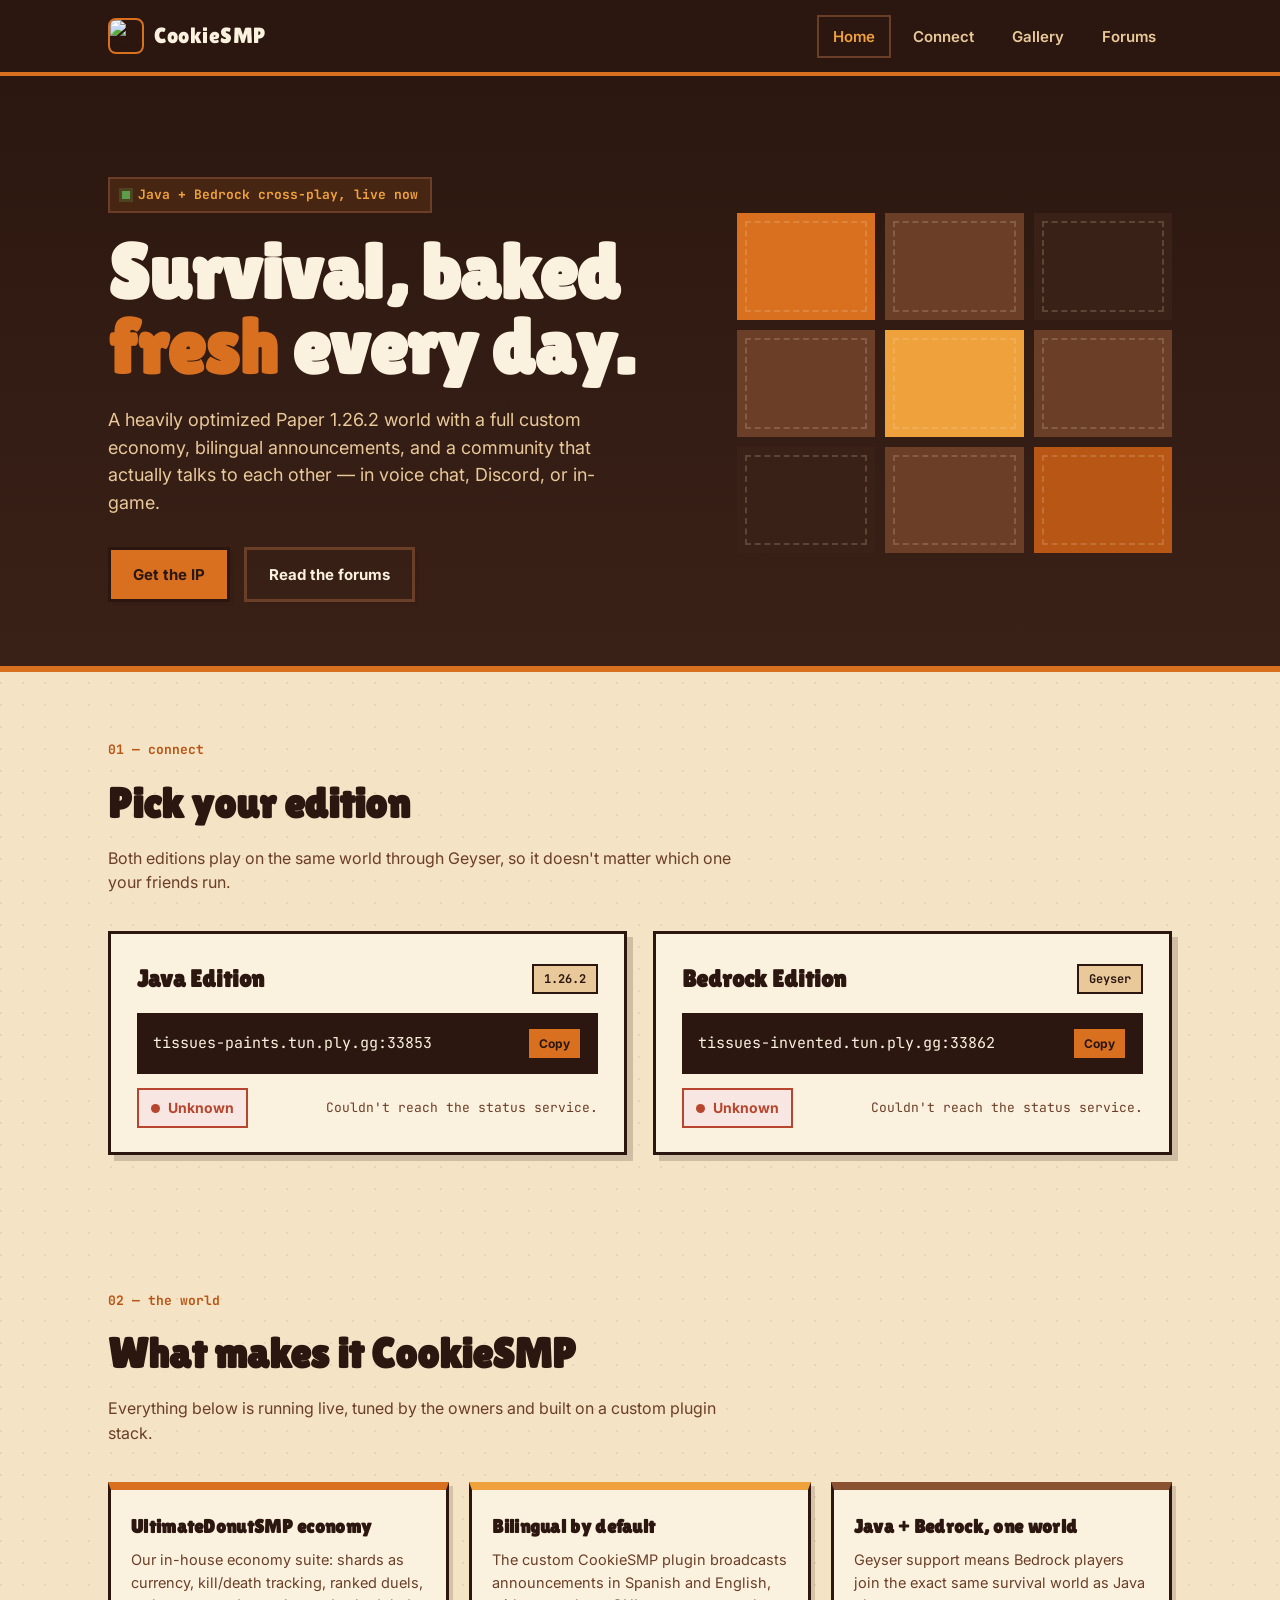
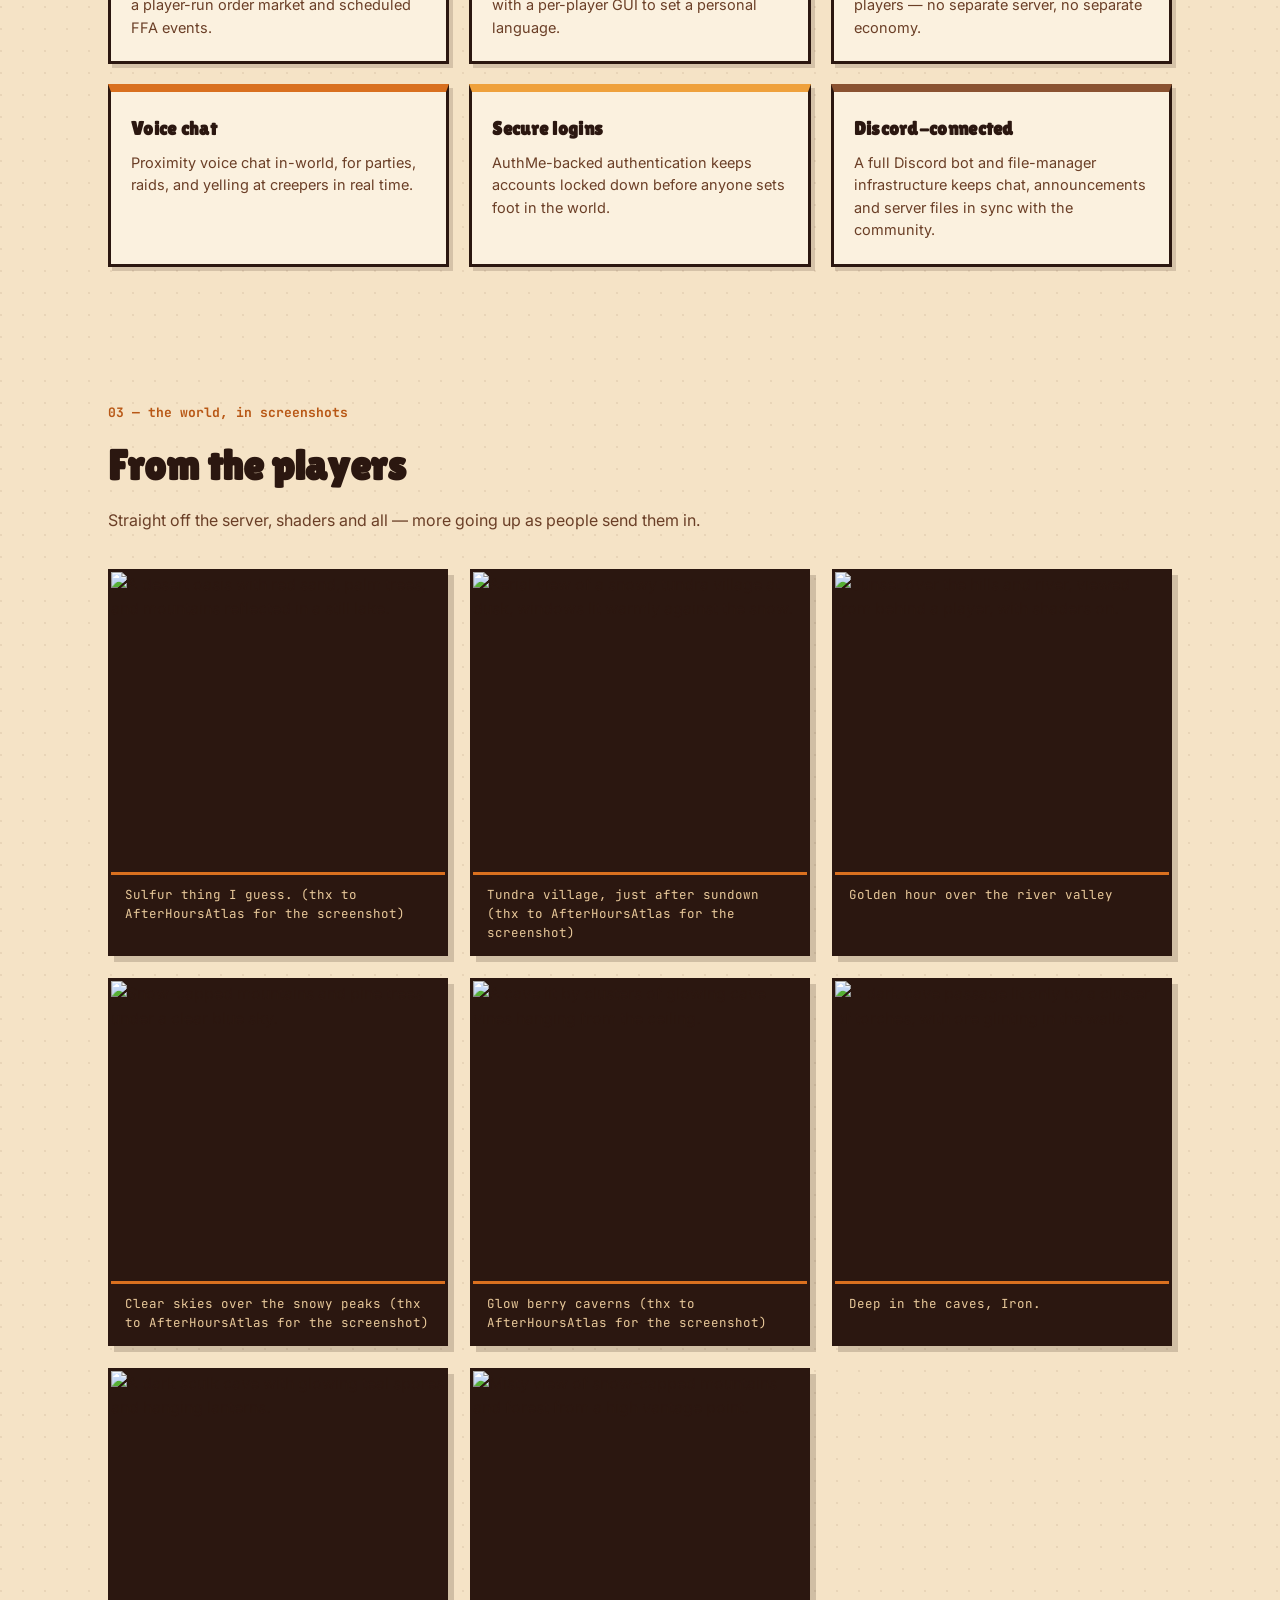
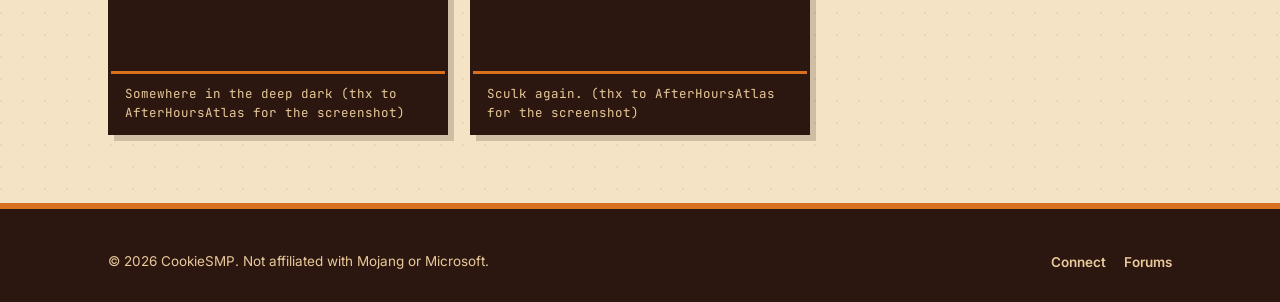
==== index.html @ 3f8ba1ee "Add files via upload" ====
<!doctype html>
<html lang="en">
<head>
<meta charset="UTF-8">
<meta name="viewport" content="width=device-width, initial-scale=1.0">
<title>CookieSMP — Minecraft survival, baked fresh</title>
<meta name="description" content="CookieSMP is a heavily optimized Paper 1.26.2 survival server with a custom economy, bilingual support, Bedrock cross-play, voice chat and more.">
<link rel="icon" type="image/svg+xml" href="assets/favicon.svg">
<link rel="icon" type="image/x-icon" href="assets/favicon.ico">
<link rel="icon" type="image/png" sizes="32x32" href="assets/favicon-32.png">
<link rel="icon" type="image/png" sizes="16x16" href="assets/favicon-16.png">
<link rel="apple-touch-icon" sizes="180x180" href="assets/favicon-180.png">
<link rel="stylesheet" href="style.css">
</head>
<body>

<nav class="nav">
  <div class="wrap">
    <a class="nav-brand" href="index.html">
      <img class="mark" src="assets/favicon.svg" alt="CookieSMP server icon">
      <span>CookieSMP</span>
    </a>
    <ul class="nav-links">
      <li><a href="index.html" class="active">Home</a></li>
      <li><a href="index.html#connect">Connect</a></li>
      <li><a href="index.html#gallery">Gallery</a></li>
      <li><a href="forums.html">Forums</a></li>
    </ul>
  </div>
</nav>

<header class="hero">
  <div class="hero-crumbs" aria-hidden="true"></div>
  <div class="wrap">
    <div>
      <p class="hero-eyebrow"><span class="dot"></span> Java + Bedrock cross-play, live now</p>
      <h1>Survival, baked <span class="hi">fresh</span> every day.</h1>
      <p class="lede">A heavily optimized Paper 1.26.2 world with a full custom economy, bilingual announcements, and a community that actually talks to each other &mdash; in voice chat, Discord, or in-game.</p>
      <div class="hero-ctas">
        <a class="btn btn-primary" href="#connect">Get the IP</a>
        <a class="btn btn-ghost" href="forums.html">Read the forums</a>
      </div>
    </div>
    <div class="hero-art" aria-hidden="true">
      <div class="tile-grid">
        <div class="tile"></div><div class="tile"></div><div class="tile"></div>
        <div class="tile"></div><div class="tile"></div><div class="tile"></div>
        <div class="tile"></div><div class="tile"></div><div class="tile"></div>
      </div>
    </div>
  </div>
</header>

<section class="section" id="connect">
  <div class="wrap">
    <div class="section-head">
      <p class="section-tag">01 &mdash; connect</p>
      <h2>Pick your edition</h2>
      <p class="desc">Both editions play on the same world through Geyser, so it doesn't matter which one your friends run.</p>
    </div>

    <div class="connect-grid" id="status">
      <div class="connect-card">
        <div class="edition">
          <h3>Java Edition</h3>
          <span class="edition-badge">1.26.2</span>
        </div>
        <div class="ip-row">
          <code>tissues-paints.tun.ply.gg:33853</code>
          <button class="copy-btn" data-copy="tissues-paints.tun.ply.gg:33853">Copy</button>
        </div>
        <div class="status-row">
          <span class="status-pill is-loading" data-status-pill="java"><span class="dot"></span> Checking&hellip;</span>
          <span class="status-meta" data-status-meta="java"></span>
        </div>
      </div>

      <div class="connect-card">
        <div class="edition">
          <h3>Bedrock Edition</h3>
          <span class="edition-badge">Geyser</span>
        </div>
        <div class="ip-row">
          <code>tissues-invented.tun.ply.gg:33862</code>
          <button class="copy-btn" data-copy="tissues-invented.tun.ply.gg:33862">Copy</button>
        </div>
        <div class="status-row">
          <span class="status-pill is-loading" data-status-pill="bedrock"><span class="dot"></span> Checking&hellip;</span>
          <span class="status-meta" data-status-meta="bedrock"></span>
        </div>
      </div>
    </div>
  </div>
</section>

<section class="section">
  <div class="wrap">
    <div class="section-head">
      <p class="section-tag">02 &mdash; the world</p>
      <h2>What makes it CookieSMP</h2>
      <p class="desc">Everything below is running live, tuned by the owners and built on a custom plugin stack.</p>
    </div>

    <div class="feature-grid">
      <div class="feature-card">
        <h4>UltimateDonutSMP economy</h4>
        <p>Our in-house economy suite: shards as currency, kill/death tracking, ranked duels, a player-run order market and scheduled FFA events.</p>
      </div>
      <div class="feature-card">
        <h4>Bilingual by default</h4>
        <p>The custom CookieSMP plugin broadcasts announcements in Spanish and English, with a per-player GUI to set a personal language.</p>
      </div>
      <div class="feature-card">
        <h4>Java + Bedrock, one world</h4>
        <p>Geyser support means Bedrock players join the exact same survival world as Java players &mdash; no separate server, no separate economy.</p>
      </div>
      <div class="feature-card">
        <h4>Voice chat</h4>
        <p>Proximity voice chat in-world, for parties, raids, and yelling at creepers in real time.</p>
      </div>
      <div class="feature-card">
        <h4>Secure logins</h4>
        <p>AuthMe-backed authentication keeps accounts locked down before anyone sets foot in the world.</p>
      </div>
      <div class="feature-card">
        <h4>Discord-connected</h4>
        <p>A full Discord bot and file-manager infrastructure keeps chat, announcements and server files in sync with the community.</p>
      </div>
    </div>
  </div>
</section>

<section class="section" id="gallery">
  <div class="wrap">
    <div class="section-head">
      <p class="section-tag">03 &mdash; the world, in screenshots</p>
      <h2>From the players</h2>
      <p class="desc">Straight off the server, shaders and all &mdash; more going up as people send them in.</p>
    </div>

    <div class="gallery-grid">
      <figure class="gallery-item">
        <img src="assets/gallery/sulfur_stuff.png" alt="A desert oasis with red sand, palm trees, and mountains reflected in a still lake.">
        <figcaption>Sulfur thing I guess. (thx to AfterHoursAtlas for the screenshot)</figcaption>
      </figure>
      <figure class="gallery-item">
        <img src="assets/gallery/tundra_village.png" alt="Aerial view of a snowy tundra village at dusk, windows lit warmly against the snow.">
        <figcaption>Tundra village, just after sundown (thx to AfterHoursAtlas for the screenshot)</figcaption>
      </figure>
      <figure class="gallery-item">
        <img src="assets/gallery/sunset_with_sulfur.png" alt="Sunset over the hills and river, viewed from behind a player, with shaders on.">
        <figcaption>Golden hour over the river valley</figcaption>
      </figure>
      <figure class="gallery-item">
        <img src="assets/gallery/snowy_mountains_and_trees_2.png" alt="Snow-capped mountains and pine trees under a clear blue sky.">
        <figcaption>Clear skies over the snowy peaks (thx to AfterHoursAtlas for the screenshot)</figcaption>
      </figure>
      <figure class="gallery-item">
        <img src="assets/gallery/cave_lit_by_glowing_plants.png" alt="A cave lit by clusters of glowing cave vines hanging from the ceiling.">
        <figcaption>Glow berry caverns (thx to AfterHoursAtlas for the screenshot)</figcaption>
      </figure>
      <figure class="gallery-item">
        <img src="assets/gallery/cave_with_iron.png" alt="A dark cave passage lit only by a cluster of torches, with ore glinting in the walls.">
        <figcaption>Deep in the caves, Iron.</figcaption>
      </figure>
      <figure class="gallery-item">
        <img src="assets/gallery/i_forgot_what_is_this_but_this_is_warden_related.png" alt="A dark sculk cave with glowing teal spores and hanging lanterns.">
        <figcaption>Somewhere in the deep dark (thx to AfterHoursAtlas for the screenshot)</figcaption>
      </figure>
      <figure class="gallery-item">
        <img src="assets/gallery/humid.png" alt="Misty view of snow-capped mountains and forest from a high vantage point.">
        <figcaption>Sculk again. (thx to AfterHoursAtlas for the screenshot)</figcaption>
      </figure>
    </div>
  </div>
</section>

<footer class="site-footer">
  <div class="wrap">
    <p>&copy; <span id="year"></span> CookieSMP. Not affiliated with Mojang or Microsoft.</p>
    <ul class="footer-links">
      <li><a href="index.html#connect">Connect</a></li>
      <li><a href="forums.html">Forums</a></li>
    </ul>
  </div>
</footer>

<script src="script.js"></script>
<script>document.getElementById("year").textContent = new Date().getFullYear();</script>
</body>
</html>
---- style.css ----
/* ==========================================================================
   CookieSMP — design tokens
   A cookie-jar palette meets blocky Minecraft geometry: stepped "pixel"
   corners instead of border-radius, a crumbly warm palette instead of
   generic SaaS grey, one chunky display face for headlines.
   ========================================================================== */

@import url('https://fonts.googleapis.com/css2?family=Lilita+One&family=Inter:wght@400;500;600;700;800&family=JetBrains+Mono:wght@500;700&display=swap');

:root{
  --cream:      #F5E3C6;
  --cream-soft: #FBF1DF;
  --dough:      #E9C99A;
  --choc-900:   #2B1710;
  --choc-800:   #3A2117;
  --toffee-700: #6B3F27;
  --toffee-600: #8A5231;
  --burnt:      #D9701F;
  --burnt-dark: #B85715;
  --gold:       #EFA13C;
  --crumb:      #C98A4B;
  --online:     #5E9C4C;
  --online-bg:  #EAF4E4;
  --offline:    #B8462F;
  --offline-bg: #F7E6E1;

  --step: 10px;              /* pixel-corner step size */
  --step-sm: 6px;
  --font-display: 'Lilita One', system-ui, sans-serif;
  --font-body: 'Inter', system-ui, -apple-system, sans-serif;
  --font-mono: 'JetBrains Mono', ui-monospace, monospace;

  --shadow-block: 6px 6px 0 rgba(43,23,16,0.18);
  --shadow-block-sm: 4px 4px 0 rgba(43,23,16,0.16);
}

*{ box-sizing: border-box; }
html{ scroll-behavior: smooth; }

body{
  margin: 0;
  background: var(--cream);
  color: var(--choc-900);
  font-family: var(--font-body);
  line-height: 1.55;
  background-image:
    radial-gradient(circle at 1px 1px, rgba(107,63,39,0.09) 1px, transparent 0);
  background-size: 22px 22px;
}

@media (prefers-reduced-motion: reduce){
  *{ animation-duration: 0.01ms !important; animation-iteration-count: 1 !important; transition-duration: 0.01ms !important; scroll-behavior: auto !important; }
}

a{ color: inherit; }
img{ max-width: 100%; display: block; }

.wrap{
  max-width: 1120px;
  margin: 0 auto;
  padding: 0 28px;
}

/* -- pixel/step corner block ------------------------------------------- */
.block{
  clip-path: polygon(
    0 var(--step), var(--step) var(--step), var(--step) 0,
    calc(100% - var(--step)) 0, calc(100% - var(--step)) var(--step), 100% var(--step),
    100% calc(100% - var(--step)), calc(100% - var(--step)) calc(100% - var(--step)), calc(100% - var(--step)) 100%,
    var(--step) 100%, var(--step) calc(100% - var(--step)), 0 calc(100% - var(--step))
  );
}
.block-sm{
  clip-path: polygon(
    0 var(--step-sm), var(--step-sm) var(--step-sm), var(--step-sm) 0,
    calc(100% - var(--step-sm)) 0, calc(100% - var(--step-sm)) var(--step-sm), 100% var(--step-sm),
    100% calc(100% - var(--step-sm)), calc(100% - var(--step-sm)) calc(100% - var(--step-sm)), calc(100% - var(--step-sm)) 100%,
    var(--step-sm) 100%, var(--step-sm) calc(100% - var(--step-sm)), 0 calc(100% - var(--step-sm))
  );
}

/* -- nav ------------------------------------------------------------------ */
.nav{
  position: sticky; top: 0; z-index: 50;
  background: var(--choc-900);
  border-bottom: 4px solid var(--burnt);
}
.nav .wrap{ display: flex; align-items: center; justify-content: space-between; height: 72px; }
.nav-brand{ display:flex; align-items:center; gap:10px; text-decoration:none; }
.nav-brand .mark{
  width: 36px; height: 36px; border-radius: 8px;
  border: 2px solid var(--burnt);
  object-fit: cover;
}
.nav-brand span{ font-family: var(--font-display); font-size: 22px; color: var(--cream-soft); letter-spacing: 0.5px; }
.nav-links{ display:flex; gap: 6px; list-style:none; margin:0; padding:0; }
.nav-links a{
  text-decoration:none; color: var(--dough); font-weight:600; font-size: 15px;
  padding: 10px 14px; border: 2px solid transparent;
}
.nav-links a:hover, .nav-links a.active{ color: var(--gold); border-color: var(--toffee-700); }
.nav-toggle{ display:none; }

/* -- hero ------------------------------------------------------------------ */
.hero{
  position: relative;
  padding: 88px 0 64px;
  overflow: hidden;
  background: linear-gradient(180deg, var(--choc-900) 0%, var(--choc-800) 100%);
  border-bottom: 6px solid var(--burnt);
}
.hero-crumbs{
  position:absolute; inset:0; pointer-events:none; opacity: 0.5;
}
.hero-crumbs span{
  position:absolute; background: var(--toffee-700); opacity:0.35;
}
.hero .wrap{ position: relative; z-index: 2; display: grid; grid-template-columns: 1.15fr 0.85fr; gap: 40px; align-items: center; }
.hero-eyebrow{
  display:inline-flex; align-items:center; gap:8px;
  font-family: var(--font-mono); font-weight:700; font-size: 13px;
  color: var(--gold); background: rgba(217,112,31,0.14);
  border: 2px solid var(--toffee-700); padding: 6px 12px; margin-bottom: 22px;
}
.hero-eyebrow .dot{ width:8px; height:8px; background: var(--online); box-shadow: 0 0 0 3px rgba(94,156,76,0.25); }
.hero h1{
  font-family: var(--font-display);
  color: var(--cream-soft);
  font-size: clamp(46px, 6vw, 78px);
  line-height: 0.98;
  margin: 0 0 20px;
}
.hero h1 .hi{ color: var(--burnt); }
.hero p.lede{
  color: var(--dough); font-size: 18px; max-width: 46ch; margin: 0 0 30px;
}
.hero-ctas{ display:flex; gap: 14px; flex-wrap: wrap; }

.btn{
  font-family: var(--font-body); font-weight: 700; font-size: 15px;
  border: 3px solid var(--choc-900); padding: 13px 22px; cursor: pointer;
  text-decoration: none; display: inline-flex; align-items:center; gap:8px;
  box-shadow: var(--shadow-block-sm);
  transition: transform 0.12s ease;
}
.btn:active{ transform: translate(2px,2px); box-shadow: 2px 2px 0 rgba(43,23,16,0.18); }
.btn-primary{ background: var(--burnt); color: var(--choc-900); border-color: var(--choc-900); }
.btn-primary:hover{ background: var(--gold); }
.btn-ghost{ background: transparent; color: var(--cream-soft); border-color: var(--toffee-700); }
.btn-ghost:hover{ border-color: var(--gold); color: var(--gold); }

/* Hero art: stacked mc-style tile grid */
.hero-art{ position:relative; height: 340px; }
.tile-grid{ position:absolute; inset:0; display:grid; grid-template-columns: repeat(3,1fr); grid-template-rows: repeat(3,1fr); gap:10px; }
.tile{ background: var(--toffee-700); position:relative; }
.tile:nth-child(1){ background: var(--burnt); }
.tile:nth-child(5){ background: var(--gold); }
.tile:nth-child(9){ background: var(--burnt-dark); }
.tile:nth-child(3), .tile:nth-child(7){ background: var(--choc-800); }
.tile::after{
  content:""; position:absolute; top:8px; left:8px; right:8px; bottom:8px;
  border: 2px dashed rgba(245,227,198,0.18);
}

/* -- connect section -------------------------------------------------- */
.section{ padding: 68px 0; }
.section-head{ max-width: 640px; margin: 0 0 36px; }
.section-tag{
  font-family: var(--font-mono); font-weight:700; font-size: 13px;
  color: var(--burnt-dark); margin: 0 0 10px;
}
.section h2{ font-family: var(--font-display); font-size: clamp(30px,4vw,42px); margin: 0 0 10px; color: var(--choc-900); }
.section p.desc{ color: var(--toffee-700); font-size: 16px; margin: 0; }

.connect-grid{ display: grid; grid-template-columns: 1fr 1fr; gap: 26px; }
.connect-card{
  background: var(--cream-soft);
  border: 3px solid var(--choc-900);
  box-shadow: var(--shadow-block);
  padding: 26px 26px 24px;
}
.connect-card .edition{
  display:flex; align-items:center; justify-content: space-between; margin-bottom: 16px;
}
.connect-card .edition h3{ font-family: var(--font-display); font-size: 24px; margin: 0; color: var(--choc-900); }
.edition-badge{
  font-family: var(--font-mono); font-size: 12px; font-weight:700;
  padding: 4px 10px; background: var(--dough); color: var(--choc-900); border:2px solid var(--choc-900);
}
.ip-row{
  display:flex; align-items:center; gap:10px;
  background: var(--choc-900); border: 2px solid var(--choc-900);
  padding: 12px 14px; margin-bottom: 14px;
}
.ip-row code{
  font-family: var(--font-mono); color: var(--cream-soft); font-size: 15px;
  flex: 1; overflow-x: auto; white-space: nowrap;
}
.copy-btn{
  background: var(--burnt); border: 2px solid var(--choc-900); color: var(--choc-900);
  font-family: var(--font-body); font-weight:700; font-size: 12px;
  padding: 7px 10px; cursor: pointer; flex-shrink:0;
}
.copy-btn:hover{ background: var(--gold); }
.copy-btn.copied{ background: var(--online); color: var(--cream-soft); }

.status-row{ display:flex; align-items:center; justify-content: space-between; gap: 12px; flex-wrap: wrap; }
.status-pill{
  display:inline-flex; align-items:center; gap:8px;
  font-weight: 700; font-size: 14px; padding: 7px 12px;
  border: 2px solid var(--choc-900);
}
.status-pill .dot{ width: 9px; height: 9px; border-radius: 50%; background: var(--toffee-700); }
.status-pill.is-online{ background: var(--online-bg); color: var(--online); border-color: var(--online); }
.status-pill.is-online .dot{ background: var(--online); box-shadow: 0 0 0 3px rgba(94,156,76,0.25); }
.status-pill.is-offline{ background: var(--offline-bg); color: var(--offline); border-color: var(--offline); }
.status-pill.is-offline .dot{ background: var(--offline); }
.status-pill.is-loading{ background: var(--dough); color: var(--toffee-700); }
.status-meta{ font-family: var(--font-mono); font-size: 13px; color: var(--toffee-700); }
.status-meta strong{ color: var(--choc-900); }

/* -- feature grid ------------------------------------------------------- */
.feature-grid{
  display: grid;
  grid-template-columns: repeat(3, 1fr);
  gap: 20px;
}
.feature-card{
  background: var(--cream-soft);
  border: 3px solid var(--choc-900);
  padding: 22px 20px;
  box-shadow: var(--shadow-block-sm);
  border-top: 8px solid var(--burnt);
}
.feature-card:nth-child(3n+2){ border-top-color: var(--gold); }
.feature-card:nth-child(3n){ border-top-color: var(--toffee-600); }
.feature-card h4{ font-family: var(--font-display); font-size: 19px; margin: 0 0 8px; letter-spacing: 0.3px; }
.feature-card p{ margin: 0; color: var(--toffee-700); font-size: 14.5px; }

/* -- gallery -------------------------------------------------------------- */
.gallery-grid{
  display: grid;
  grid-template-columns: repeat(auto-fit, minmax(320px, 1fr));
  gap: 22px;
}
.gallery-item{
  margin: 0;
  background: var(--choc-900);
  border: 3px solid var(--choc-900);
  box-shadow: var(--shadow-block);
  overflow: hidden;
}
.gallery-item img{
  width: 100%;
  height: 300px;
  object-fit: cover;
  display: block;
  filter: saturate(1.04);
}
.gallery-item figcaption{
  font-family: var(--font-mono);
  font-size: 12.5px;
  color: var(--dough);
  padding: 10px 14px;
  border-top: 3px solid var(--burnt);
}

/* -- footer -------------------------------------------------------------- */
.site-footer{
  background: var(--choc-900); color: var(--dough); padding: 40px 0 28px;
  border-top: 6px solid var(--burnt);
}
.site-footer .wrap{ display:flex; justify-content: space-between; align-items:center; flex-wrap:wrap; gap: 16px; }
.site-footer p{ margin:0; font-size: 13.5px; }
.footer-links{ display:flex; gap: 18px; list-style:none; padding:0; margin:0; }
.footer-links a{ text-decoration:none; color: var(--dough); font-size: 13.5px; font-weight:600; }
.footer-links a:hover{ color: var(--gold); }

/* -- page header (non-home pages) --------------------------------------- */
.page-header{
  background: var(--choc-900); border-bottom: 6px solid var(--burnt);
  padding: 54px 0 40px;
}
.page-header .section-tag{ color: var(--gold); }
.page-header h1{ font-family: var(--font-display); color: var(--cream-soft); font-size: clamp(32px,5vw,50px); margin: 0 0 10px; }
.page-header p{ color: var(--dough); max-width: 56ch; margin:0; }

/* -- forums --------------------------------------------------------------- */
.forum-toolbar{
  display:flex; align-items:center; justify-content: space-between; gap: 16px; flex-wrap: wrap;
  margin-bottom: 28px;
}
.filter-tabs{ display:flex; gap: 8px; flex-wrap: wrap; }
.filter-tab{
  font-family: var(--font-body); font-weight:700; font-size: 13.5px;
  background: var(--cream-soft); border: 2px solid var(--choc-900); color: var(--choc-900);
  padding: 8px 14px; cursor:pointer;
}
.filter-tab.active{ background: var(--burnt); }
.post-list{ display:flex; flex-direction: column; gap: 18px; }
.post-card{
  background: var(--cream-soft); border: 3px solid var(--choc-900); box-shadow: var(--shadow-block-sm);
  padding: 22px 24px; border-left: 8px solid var(--burnt);
}
.post-card.cat-update{ border-left-color: var(--gold); }
.post-card.cat-event{ border-left-color: var(--toffee-600); }
.post-card.cat-downtime{ border-left-color: var(--offline); }
.post-meta{ display:flex; align-items:center; gap: 10px; margin-bottom: 8px; flex-wrap:wrap; }
.post-cat{ font-family: var(--font-mono); font-size: 11.5px; font-weight:700; text-transform: lowercase; color: var(--burnt-dark); }
.post-date{ font-family: var(--font-mono); font-size: 12px; color: var(--toffee-700); }
.post-author{ font-size: 12.5px; color: var(--toffee-700); }
.post-card h3{ font-family: var(--font-display); font-size: 21px; margin: 0 0 8px; }
.post-card p{ margin: 0; color: var(--choc-800); font-size: 15px; }
.post-pin{
  font-family: var(--font-mono); font-size: 11px; font-weight:700; color: var(--choc-900);
  background: var(--gold); border: 2px solid var(--choc-900); padding: 2px 8px;
}
.owner-note{
  margin-top: 40px; background: var(--dough); border: 2px dashed var(--toffee-700);
  padding: 18px 20px; font-size: 13.5px; color: var(--choc-800);
}
.owner-note code{ font-family: var(--font-mono); background: rgba(43,23,16,0.08); padding: 1px 5px; }
.empty-state{
  text-align:center; padding: 50px 20px; color: var(--toffee-700);
}

/* -- responsive ----------------------------------------------------------- */
@media (max-width: 860px){
  .hero .wrap{ grid-template-columns: 1fr; }
  .hero-art{ height: 220px; order: -1; }
  .connect-grid{ grid-template-columns: 1fr; }
  .feature-grid{ grid-template-columns: 1fr 1fr; }
}
@media (max-width: 620px){
  .nav-links{ display:none; }
  .feature-grid{ grid-template-columns: 1fr; }
  .site-footer .wrap{ flex-direction: column; align-items: flex-start; }
}

/* focus visibility */
a:focus-visible, button:focus-visible{
  outline: 3px solid var(--gold); outline-offset: 2px;
}
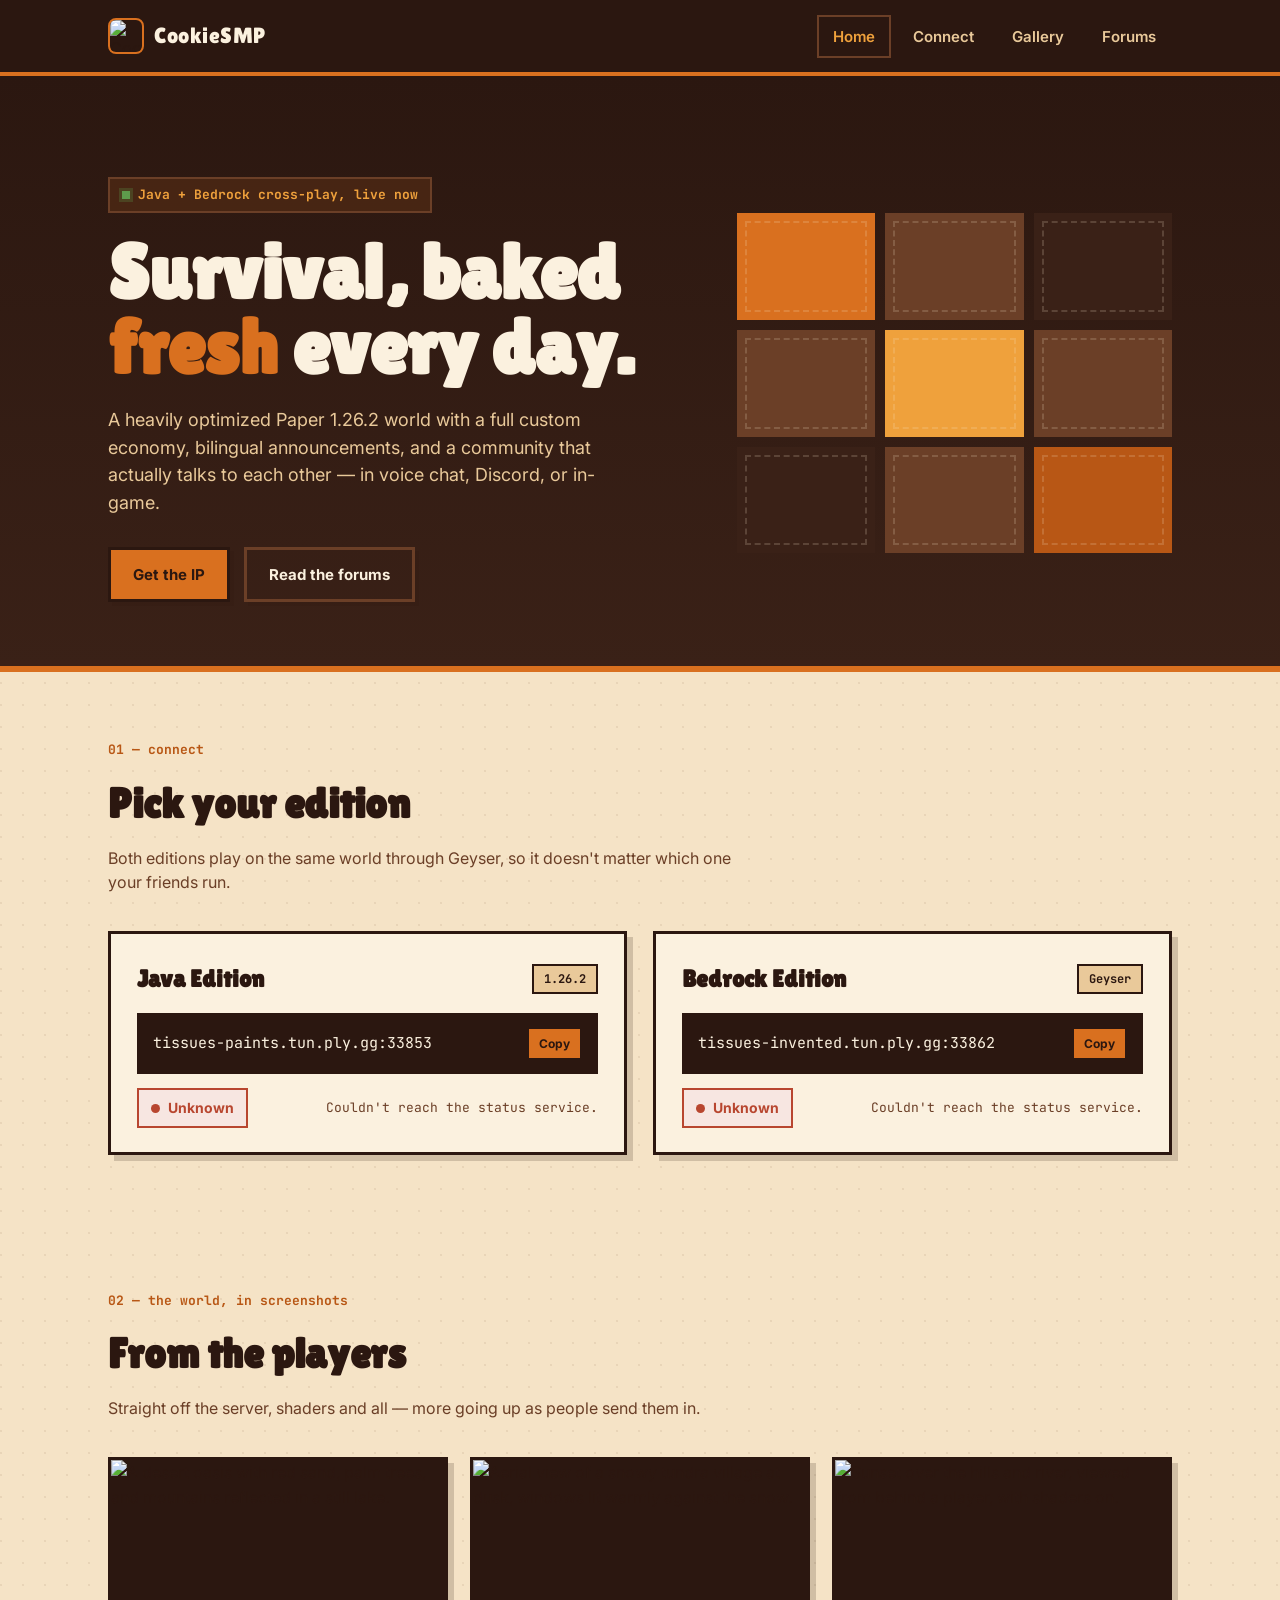
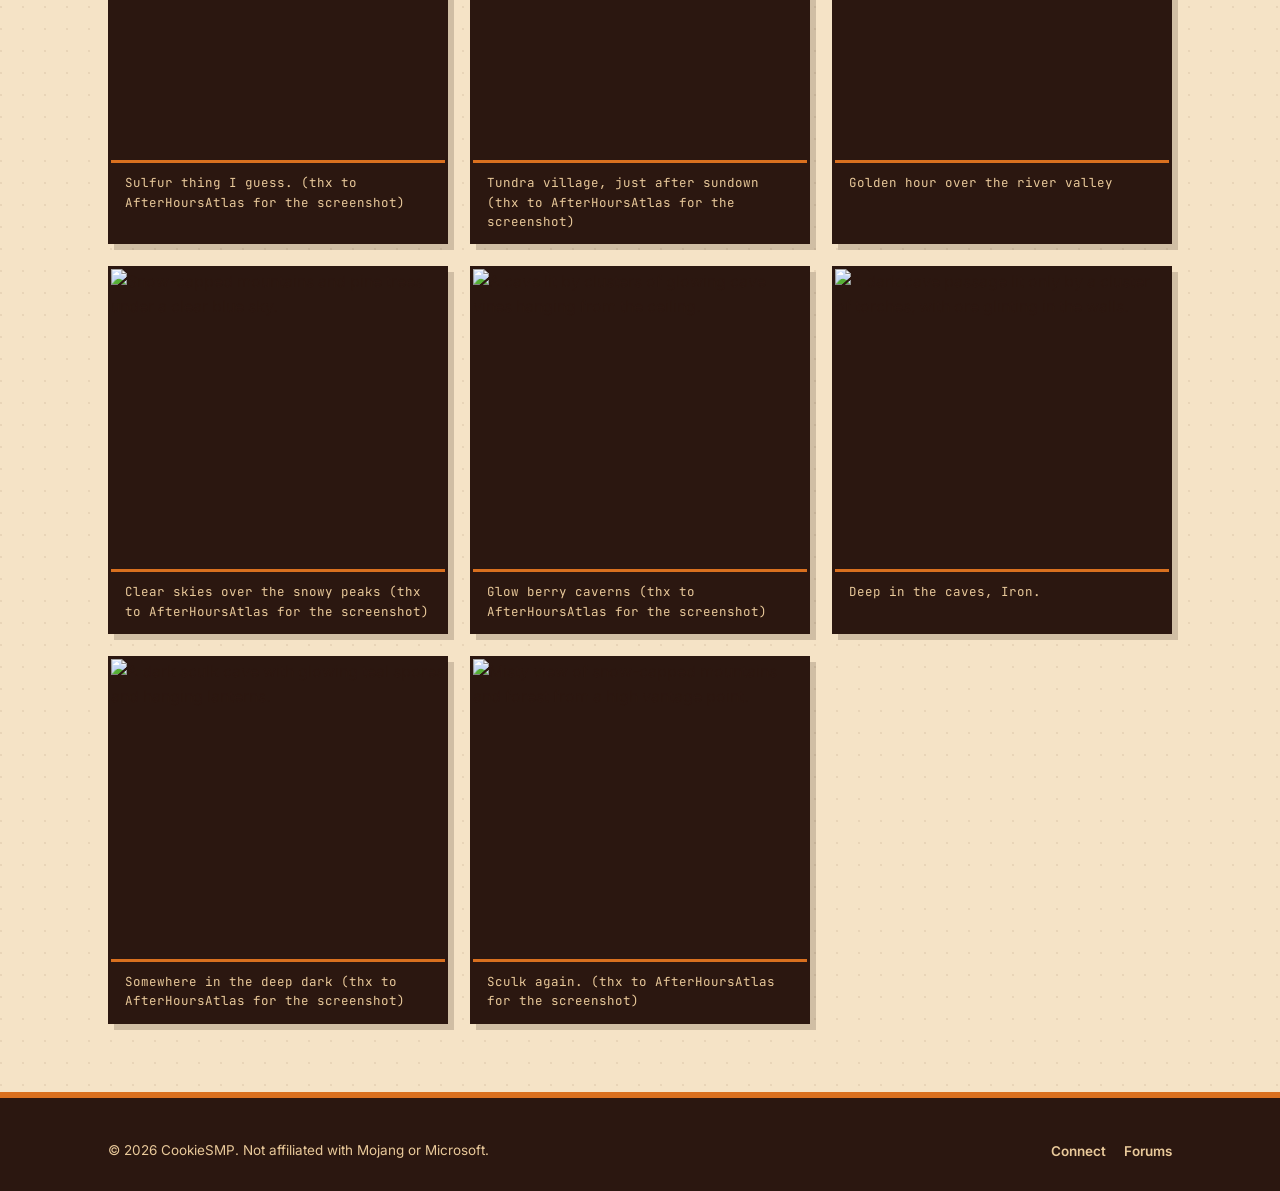
==== commit 33960206: "Add files via upload" ====
--- a/index.html
+++ b/index.html
@@ -93,47 +93,10 @@
   </div>
 </section>
 
-<section class="section">
-  <div class="wrap">
-    <div class="section-head">
-      <p class="section-tag">02 &mdash; the world</p>
-      <h2>What makes it CookieSMP</h2>
-      <p class="desc">Everything below is running live, tuned by the owners and built on a custom plugin stack.</p>
-    </div>
-
-    <div class="feature-grid">
-      <div class="feature-card">
-        <h4>UltimateDonutSMP economy</h4>
-        <p>Our in-house economy suite: shards as currency, kill/death tracking, ranked duels, a player-run order market and scheduled FFA events.</p>
-      </div>
-      <div class="feature-card">
-        <h4>Bilingual by default</h4>
-        <p>The custom CookieSMP plugin broadcasts announcements in Spanish and English, with a per-player GUI to set a personal language.</p>
-      </div>
-      <div class="feature-card">
-        <h4>Java + Bedrock, one world</h4>
-        <p>Geyser support means Bedrock players join the exact same survival world as Java players &mdash; no separate server, no separate economy.</p>
-      </div>
-      <div class="feature-card">
-        <h4>Voice chat</h4>
-        <p>Proximity voice chat in-world, for parties, raids, and yelling at creepers in real time.</p>
-      </div>
-      <div class="feature-card">
-        <h4>Secure logins</h4>
-        <p>AuthMe-backed authentication keeps accounts locked down before anyone sets foot in the world.</p>
-      </div>
-      <div class="feature-card">
-        <h4>Discord-connected</h4>
-        <p>A full Discord bot and file-manager infrastructure keeps chat, announcements and server files in sync with the community.</p>
-      </div>
-    </div>
-  </div>
-</section>
-
 <section class="section" id="gallery">
   <div class="wrap">
     <div class="section-head">
-      <p class="section-tag">03 &mdash; the world, in screenshots</p>
+      <p class="section-tag">02 &mdash; the world, in screenshots</p>
       <h2>From the players</h2>
       <p class="desc">Straight off the server, shaders and all &mdash; more going up as people send them in.</p>
     </div>
--- a/style.css
+++ b/style.css
@@ -219,24 +219,6 @@
 .status-meta{ font-family: var(--font-mono); font-size: 13px; color: var(--toffee-700); }
 .status-meta strong{ color: var(--choc-900); }
 
-/* -- feature grid ------------------------------------------------------- */
-.feature-grid{
-  display: grid;
-  grid-template-columns: repeat(3, 1fr);
-  gap: 20px;
-}
-.feature-card{
-  background: var(--cream-soft);
-  border: 3px solid var(--choc-900);
-  padding: 22px 20px;
-  box-shadow: var(--shadow-block-sm);
-  border-top: 8px solid var(--burnt);
-}
-.feature-card:nth-child(3n+2){ border-top-color: var(--gold); }
-.feature-card:nth-child(3n){ border-top-color: var(--toffee-600); }
-.feature-card h4{ font-family: var(--font-display); font-size: 19px; margin: 0 0 8px; letter-spacing: 0.3px; }
-.feature-card p{ margin: 0; color: var(--toffee-700); font-size: 14.5px; }
-
 /* -- gallery -------------------------------------------------------------- */
 .gallery-grid{
   display: grid;
@@ -329,11 +311,9 @@
   .hero .wrap{ grid-template-columns: 1fr; }
   .hero-art{ height: 220px; order: -1; }
   .connect-grid{ grid-template-columns: 1fr; }
-  .feature-grid{ grid-template-columns: 1fr 1fr; }
 }
 @media (max-width: 620px){
   .nav-links{ display:none; }
-  .feature-grid{ grid-template-columns: 1fr; }
   .site-footer .wrap{ flex-direction: column; align-items: flex-start; }
 }
 
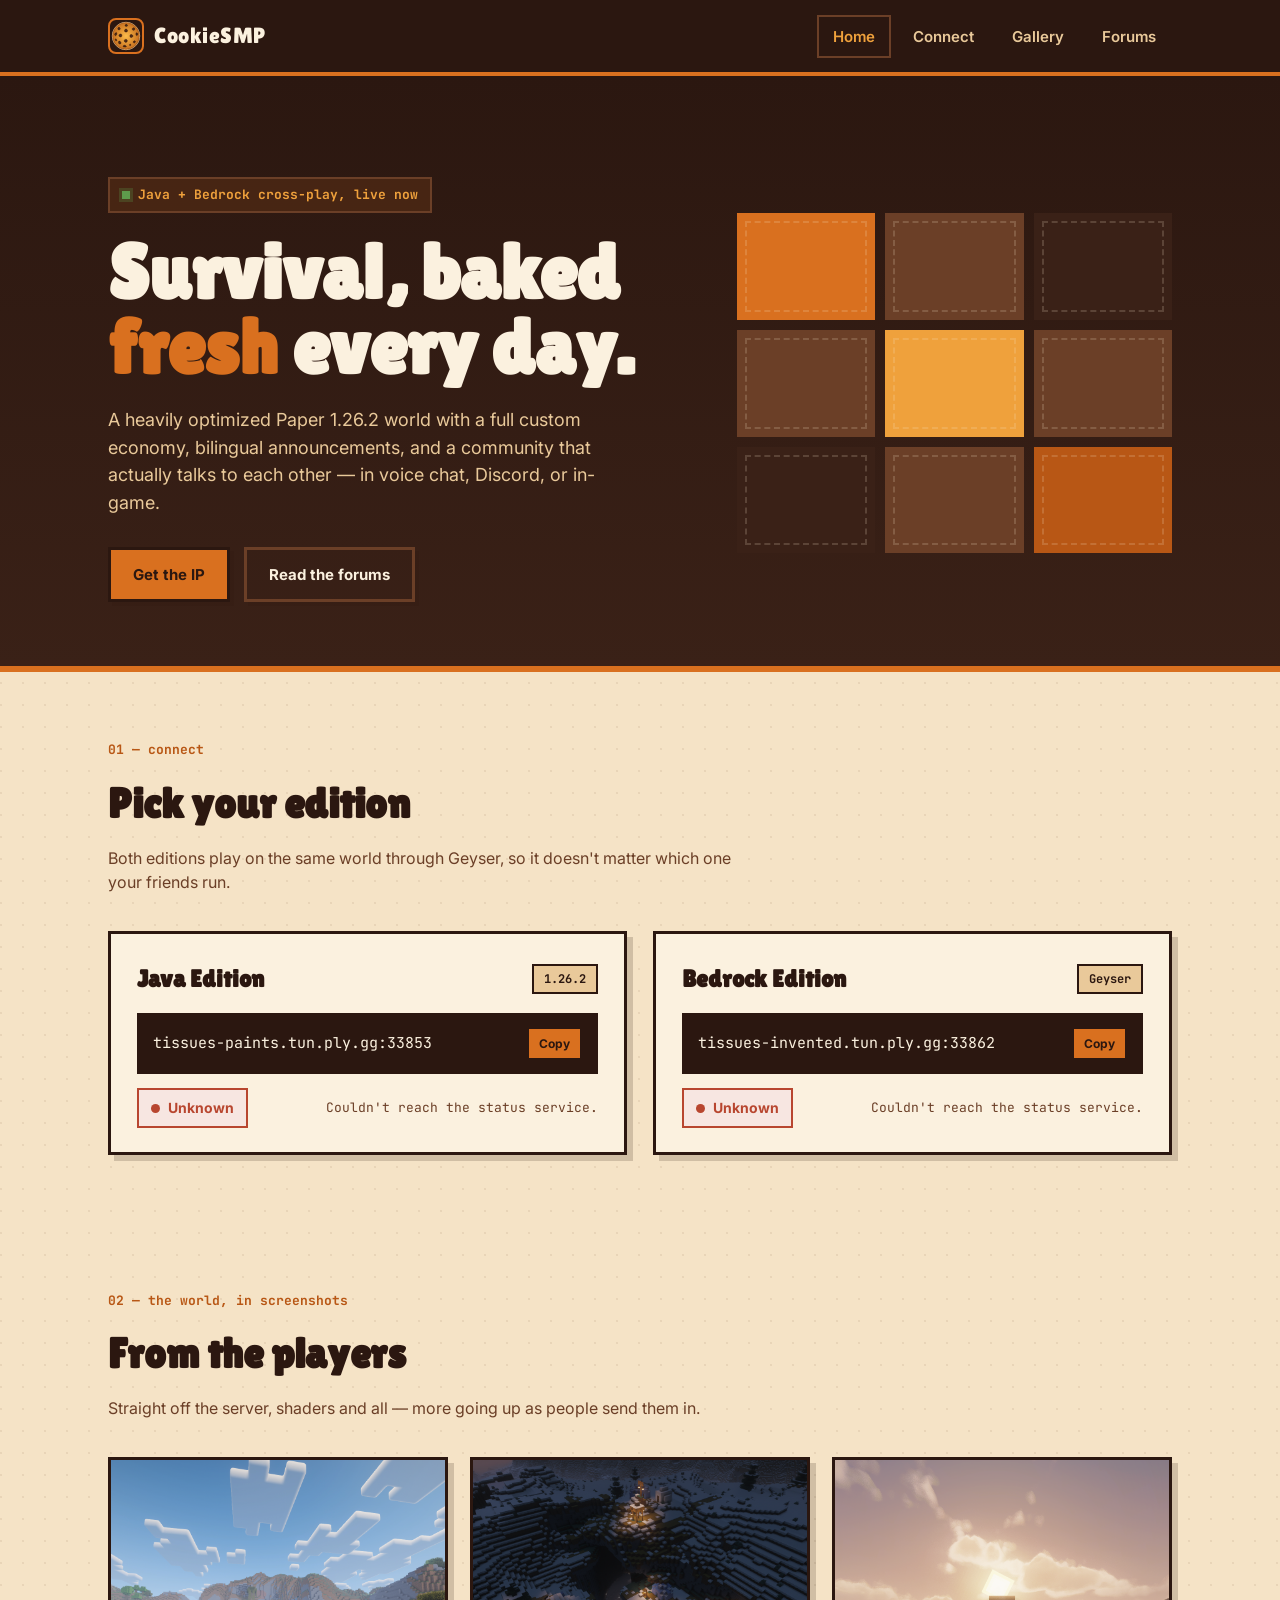
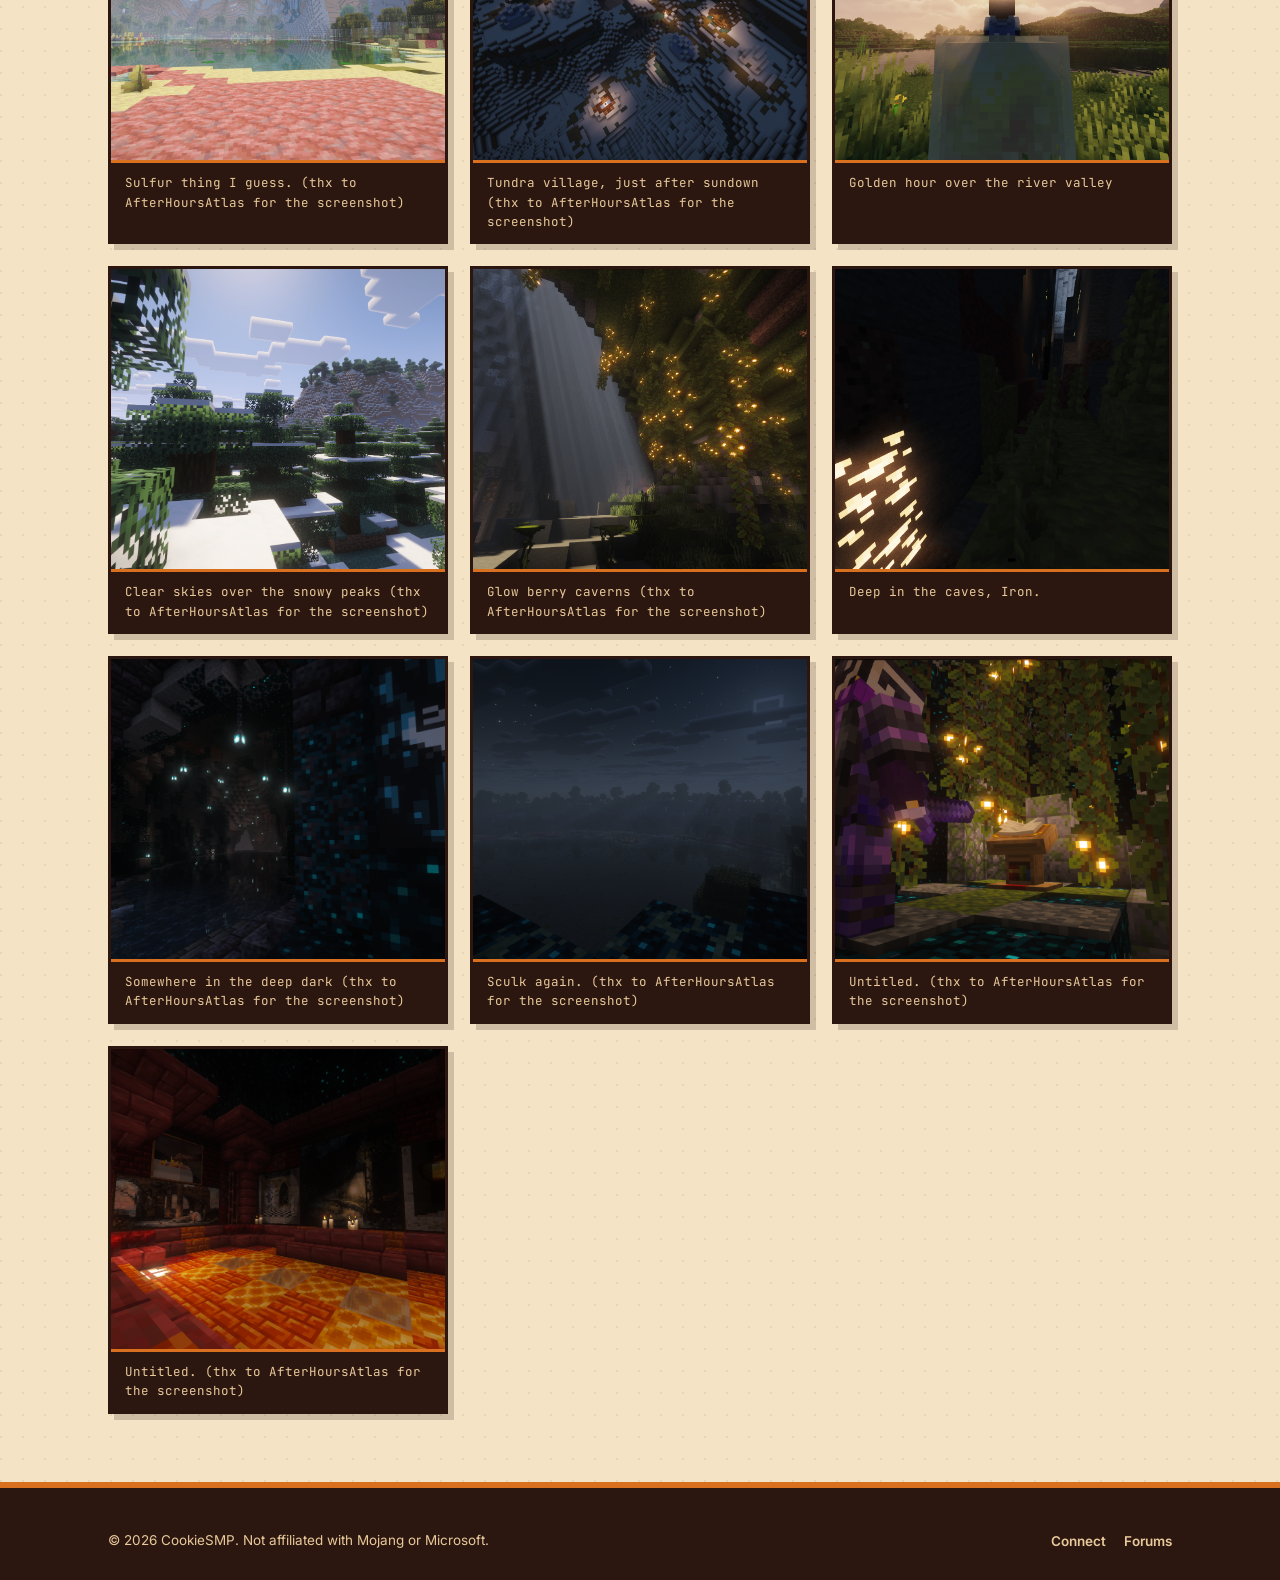
==== commit 8e4e2ab7: "Update index.html" ====
--- a/index.html
+++ b/index.html
@@ -134,6 +134,15 @@
         <img src="assets/gallery/humid.png" alt="Misty view of snow-capped mountains and forest from a high vantage point.">
         <figcaption>Sculk again. (thx to AfterHoursAtlas for the screenshot)</figcaption>
       </figure>
+      </figure>
+      <figure class="gallery-item">
+        <img src="assets/gallery/image.png" alt="Misty view of snow-capped mountains and forest from a high vantage point.">
+        <figcaption>Untitled. (thx to AfterHoursAtlas for the screenshot)</figcaption>
+      </figure>
+      <figure class="gallery-item">
+        <img src="assets/gallery/atlasimg1.png" alt="Misty view of snow-capped mountains and forest from a high vantage point.">
+        <figcaption>Untitled. (thx to AfterHoursAtlas for the screenshot)</figcaption>
+      </figure>
     </div>
   </div>
 </section>
